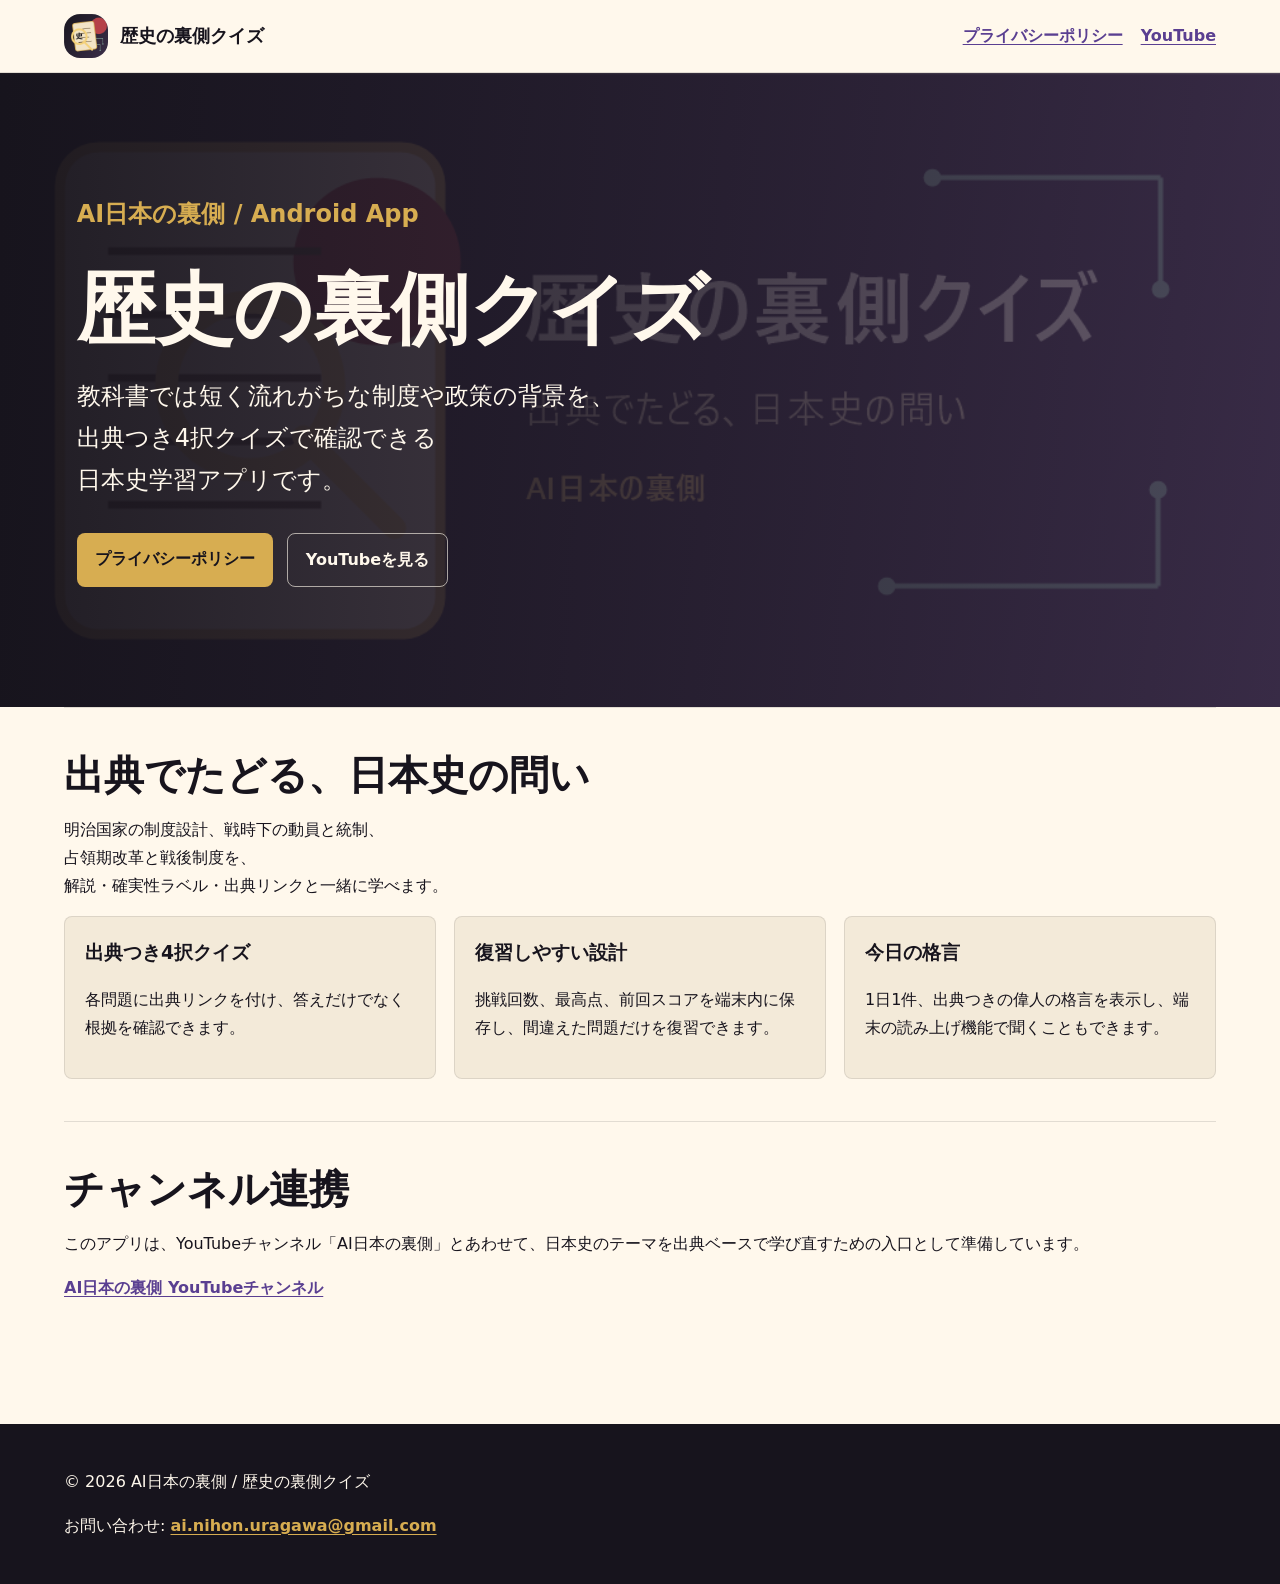
==== index.html @ f16fcb03 "Add files via upload" ====
<!doctype html>
<html lang="ja">
<head>
  <meta charset="utf-8">
  <meta name="viewport" content="width=device-width, initial-scale=1">
  <title>歴史の裏側クイズ | AI日本の裏側</title>
  <meta name="description" content="出典つき日本史クイズで、制度や資料の背景を学べるAndroidアプリ。AI日本の裏側と連携した学習導線です。">
  <link rel="stylesheet" href="styles.css">
</head>
<body>
  <header class="site-header">
    <a class="brand" href="index.html" aria-label="歴史の裏側クイズ">
      <img src="assets/app-icon-512.png" alt="">
      <span>歴史の裏側クイズ</span>
    </a>
    <nav class="nav" aria-label="主要リンク">
      <a href="privacy.html">プライバシーポリシー</a>
      <a href="https://www.youtube.com/@AI%E6%97%A5%E6%9C%AC%E3%81%AE%E8%A3%8F%E5%81%B4" rel="noopener">YouTube</a>
    </nav>
  </header>

  <section class="hero">
    <div class="hero-content">
      <p class="eyebrow">AI日本の裏側 / Android App</p>
      <h1>歴史の裏側クイズ</h1>
      <p>教科書では短く流れがちな制度や政策の背景を、<br>出典つき4択クイズで確認できる<br>日本史学習アプリです。</p>
      <div class="actions">
        <a class="button" href="privacy.html">プライバシーポリシー</a>
        <a class="button secondary" href="https://www.youtube.com/@AI%E6%97%A5%E6%9C%AC%E3%81%AE%E8%A3%8F%E5%81%B4" rel="noopener">YouTubeを見る</a>
      </div>
    </div>
  </section>

  <main>
    <section class="section">
      <h2>出典でたどる、日本史の問い</h2>
      <p>明治国家の制度設計、戦時下の動員と統制、<br>占領期改革と戦後制度を、<br>解説・確実性ラベル・出典リンクと一緒に学べます。</p>
      <div class="grid">
        <div class="panel">
          <h3>出典つき4択クイズ</h3>
          <p>各問題に出典リンクを付け、答えだけでなく根拠を確認できます。</p>
        </div>
        <div class="panel">
          <h3>復習しやすい設計</h3>
          <p>挑戦回数、最高点、前回スコアを端末内に保存し、間違えた問題だけを復習できます。</p>
        </div>
        <div class="panel">
          <h3>今日の格言</h3>
          <p>1日1件、出典つきの偉人の格言を表示し、端末の読み上げ機能で聞くこともできます。</p>
        </div>
      </div>
    </section>

    <section class="section">
      <h2>チャンネル連携</h2>
      <p>このアプリは、YouTubeチャンネル「AI日本の裏側」とあわせて、日本史のテーマを出典ベースで学び直すための入口として準備しています。</p>
      <p><a href="https://www.youtube.com/@AI%E6%97%A5%E6%9C%AC%E3%81%AE%E8%A3%8F%E5%81%B4" rel="noopener">AI日本の裏側 YouTubeチャンネル</a></p>
    </section>
  </main>

  <footer class="site-footer">
    <p>© 2026 AI日本の裏側 / 歴史の裏側クイズ</p>
    <p>お問い合わせ: <a href="mailto:ai.nihon.uragawa@gmail.com">ai.nihon.uragawa@gmail.com</a></p>
  </footer>
</body>
</html>
---- styles.css ----
:root {
  color-scheme: light;
  --ink: #17141d;
  --paper: #fff8ec;
  --paper-muted: #f3ead9;
  --gold: #d7ad51;
  --vermillion: #b54148;
  --sage: #8fb7a6;
  --violet: #342842;
}

* {
  box-sizing: border-box;
}

body {
  margin: 0;
  background: var(--paper);
  color: var(--ink);
  font-family: "Yu Gothic UI", "Meiryo", system-ui, sans-serif;
  line-height: 1.75;
  overflow-x: hidden;
}

h1,
h2,
h3,
p,
a,
span {
  overflow-wrap: anywhere;
  word-break: break-all;
}

a {
  color: #5a3f91;
  font-weight: 700;
  text-decoration-thickness: 0.08em;
  text-underline-offset: 0.18em;
}

.site-header {
  align-items: center;
  background: rgba(255, 248, 236, 0.94);
  border-bottom: 1px solid rgba(23, 20, 29, 0.12);
  display: flex;
  justify-content: space-between;
  padding: 14px clamp(20px, 5vw, 64px);
  position: sticky;
  top: 0;
  z-index: 10;
}

.brand {
  align-items: center;
  color: var(--ink);
  display: inline-flex;
  gap: 12px;
  text-decoration: none;
}

.brand img {
  border-radius: 16px;
  height: 44px;
  width: 44px;
}

.brand span {
  font-size: 18px;
  font-weight: 800;
}

.nav {
  display: flex;
  gap: 18px;
}

.hero {
  background:
    linear-gradient(90deg, rgba(23, 20, 29, 0.96), rgba(52, 40, 66, 0.76)),
    url("assets/feature-graphic-1024x500.png") center / cover no-repeat;
  color: var(--paper);
  max-width: 100vw;
  min-height: 68vh;
  overflow-x: hidden;
  padding: clamp(64px, 10vw, 120px) clamp(22px, 6vw, 80px);
}

.hero-content {
  max-width: 720px;
  min-width: 0;
  width: 100%;
}

.eyebrow {
  color: var(--gold);
  font-size: 15px;
  font-weight: 800;
  letter-spacing: 0;
  margin: 0 0 12px;
}

h1 {
  font-size: clamp(42px, 8vw, 78px);
  line-height: 1.1;
  margin: 0 0 22px;
}

.hero p {
  font-size: clamp(18px, 2.2vw, 24px);
  margin: 0 0 32px;
  max-width: min(100%, 660px);
  width: 100%;
}

.actions {
  display: flex;
  flex-wrap: wrap;
  gap: 14px;
}

.button {
  background: var(--gold);
  border-radius: 8px;
  color: var(--ink);
  display: inline-flex;
  padding: 12px 18px;
  text-decoration: none;
}

.button.secondary {
  background: transparent;
  border: 1px solid rgba(255, 248, 236, 0.62);
  color: var(--paper);
}

main {
  max-width: 100vw;
  overflow-x: hidden;
  padding: 0 clamp(20px, 5vw, 64px) 64px;
}

.section {
  border-top: 1px solid rgba(23, 20, 29, 0.12);
  min-width: 0;
  padding: 42px 0;
}

.section p,
.policy p {
  max-width: 100%;
  width: 100%;
}

.section h2 {
  font-size: clamp(26px, 4vw, 40px);
  line-height: 1.25;
  margin: 0 0 16px;
}

.grid {
  display: grid;
  gap: 18px;
  grid-template-columns: repeat(auto-fit, minmax(220px, 1fr));
}

.panel {
  background: var(--paper-muted);
  border: 1px solid rgba(23, 20, 29, 0.10);
  border-radius: 8px;
  min-width: 0;
  padding: 20px;
}

.panel h3 {
  margin: 0 0 8px;
}

.policy {
  max-width: 900px;
  padding-top: 42px;
}

.policy h1 {
  color: var(--ink);
  font-size: clamp(34px, 6vw, 56px);
}

.policy h2 {
  border-top: 1px solid rgba(23, 20, 29, 0.12);
  margin-top: 34px;
  padding-top: 24px;
}

.site-footer {
  background: var(--ink);
  color: var(--paper);
  padding: 28px clamp(20px, 5vw, 64px);
}

.site-footer a {
  color: var(--gold);
}

@media (max-width: 720px) {
  .site-header {
    align-items: flex-start;
    flex-direction: column;
    gap: 10px;
  }

  .nav {
    flex-wrap: wrap;
  }

  .hero p,
  .section p,
  .policy p {
    max-width: calc(100vw - 48px);
  }
}
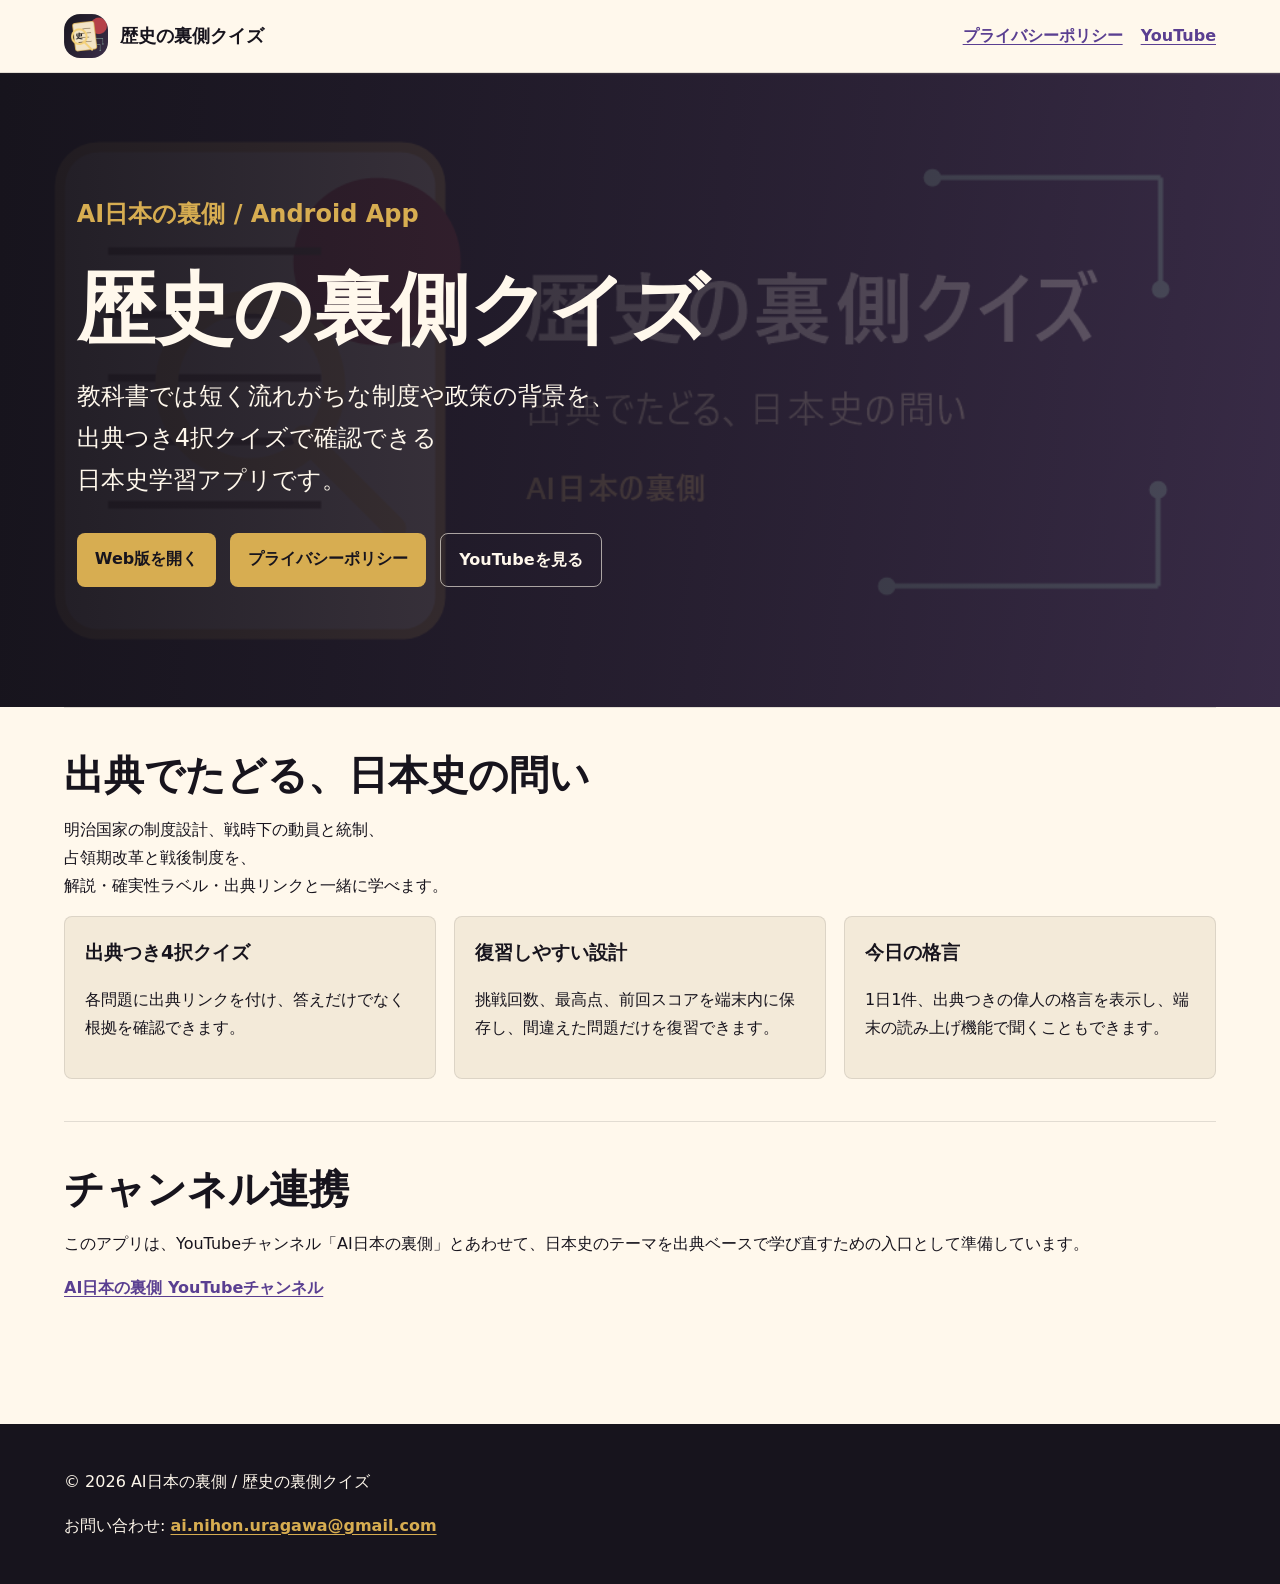
==== commit 083c7d84: "Add files via upload" ====
--- a/index.html
+++ b/index.html
@@ -25,6 +25,7 @@
       <h1>歴史の裏側クイズ</h1>
       <p>教科書では短く流れがちな制度や政策の背景を、<br>出典つき4択クイズで確認できる<br>日本史学習アプリです。</p>
       <div class="actions">
+        <a class="button primary" href="app/">Web版を開く</a>
         <a class="button" href="privacy.html">プライバシーポリシー</a>
         <a class="button secondary" href="https://www.youtube.com/@AI%E6%97%A5%E6%9C%AC%E3%81%AE%E8%A3%8F%E5%81%B4" rel="noopener">YouTubeを見る</a>
       </div>
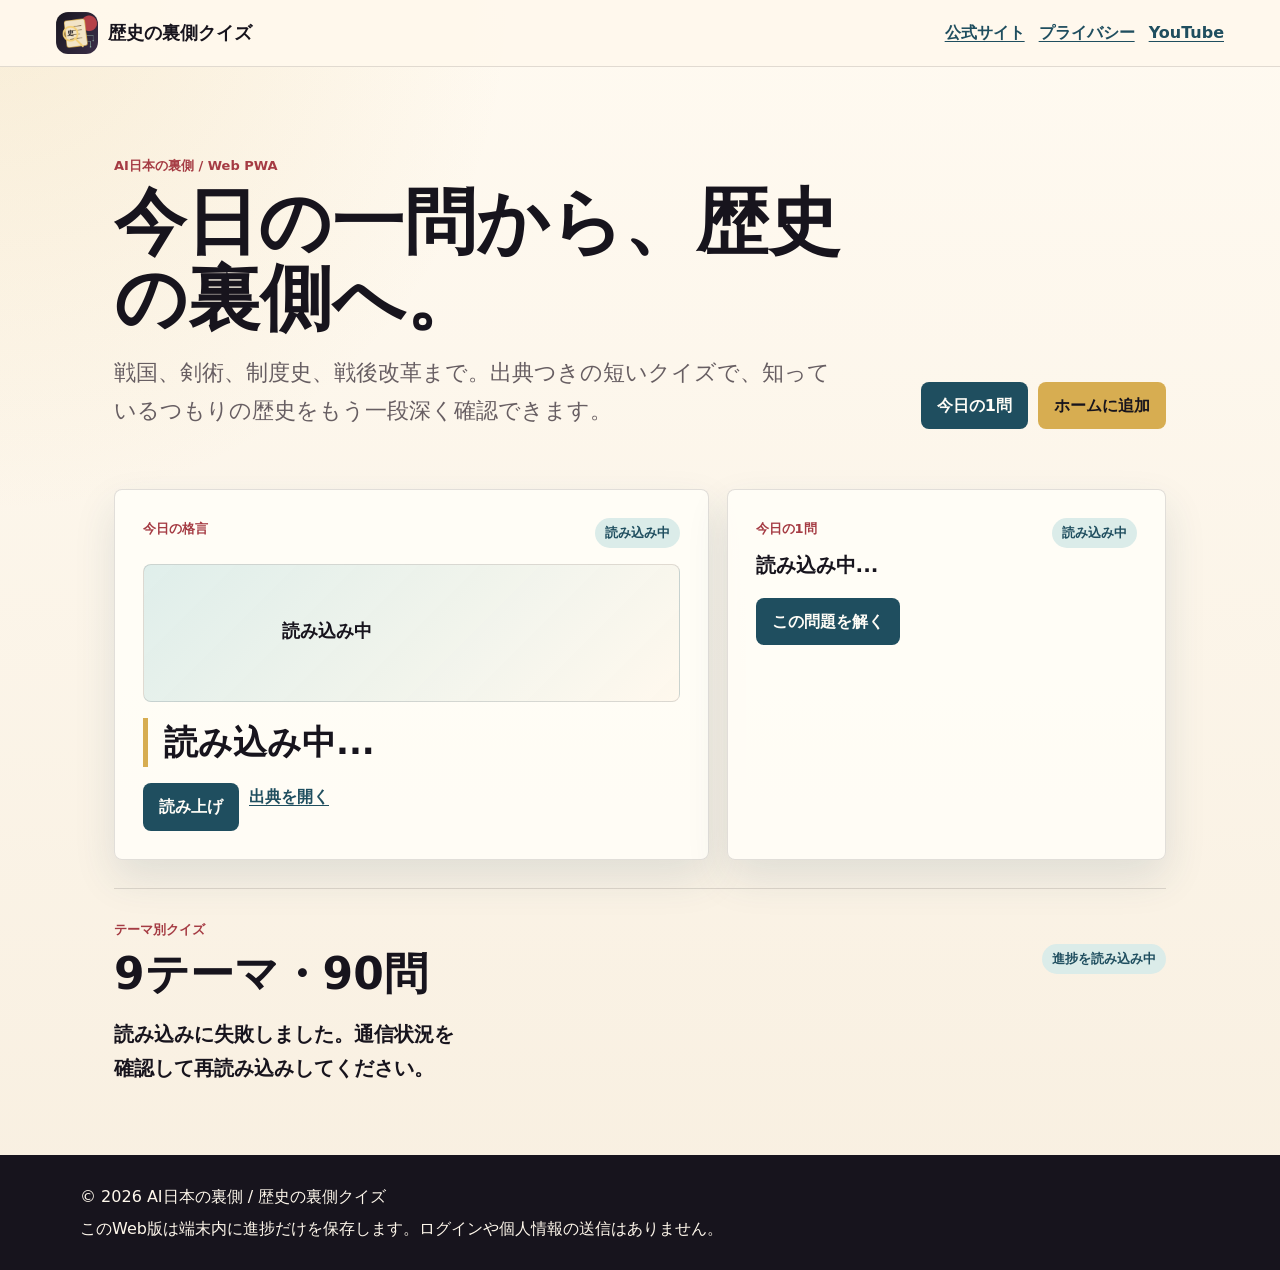
==== commit 09c9678c: "Add files via upload" ====
--- a/index.html
+++ b/index.html
@@ -3,65 +3,123 @@
 <head>
   <meta charset="utf-8">
   <meta name="viewport" content="width=device-width, initial-scale=1">
-  <title>歴史の裏側クイズ | AI日本の裏側</title>
-  <meta name="description" content="出典つき日本史クイズで、制度や資料の背景を学べるAndroidアプリ。AI日本の裏側と連携した学習導線です。">
+  <meta name="theme-color" content="#1f4e5f">
+  <meta name="description" content="AI日本の裏側と連動した、出典つき歴史クイズPWA。今日の格言、今日の1問、テーマ別90問をスマホで読めます。">
+  <title>歴史の裏側クイズ Web版 | AI日本の裏側</title>
+  <link rel="manifest" href="manifest.webmanifest">
+  <link rel="icon" href="../assets/app-icon-512.png">
+  <link rel="apple-touch-icon" href="../assets/app-icon-512.png">
   <link rel="stylesheet" href="styles.css">
 </head>
 <body>
-  <header class="site-header">
-    <a class="brand" href="index.html" aria-label="歴史の裏側クイズ">
-      <img src="assets/app-icon-512.png" alt="">
+  <header class="app-header">
+    <a class="brand" href="./" aria-label="歴史の裏側クイズ Web版">
+      <img src="../assets/app-icon-512.png" alt="">
       <span>歴史の裏側クイズ</span>
     </a>
     <nav class="nav" aria-label="主要リンク">
-      <a href="privacy.html">プライバシーポリシー</a>
+      <a href="../index.html">公式サイト</a>
+      <a href="../privacy.html">プライバシー</a>
       <a href="https://www.youtube.com/@AI%E6%97%A5%E6%9C%AC%E3%81%AE%E8%A3%8F%E5%81%B4" rel="noopener">YouTube</a>
     </nav>
   </header>
 
-  <section class="hero">
-    <div class="hero-content">
-      <p class="eyebrow">AI日本の裏側 / Android App</p>
-      <h1>歴史の裏側クイズ</h1>
-      <p>教科書では短く流れがちな制度や政策の背景を、<br>出典つき4択クイズで確認できる<br>日本史学習アプリです。</p>
-      <div class="actions">
-        <a class="button primary" href="app/">Web版を開く</a>
-        <a class="button" href="privacy.html">プライバシーポリシー</a>
-        <a class="button secondary" href="https://www.youtube.com/@AI%E6%97%A5%E6%9C%AC%E3%81%AE%E8%A3%8F%E5%81%B4" rel="noopener">YouTubeを見る</a>
+  <main>
+    <section class="hero">
+      <div>
+        <p class="eyebrow">AI日本の裏側 / Web PWA</p>
+        <h1>今日の一問から、歴史の裏側へ。</h1>
+        <p>戦国、剣術、制度史、戦後改革まで。出典つきの短いクイズで、知っているつもりの歴史をもう一段深く確認できます。</p>
       </div>
-    </div>
-  </section>
-
-  <main>
-    <section class="section">
-      <h2>出典でたどる、日本史の問い</h2>
-      <p>明治国家の制度設計、戦時下の動員と統制、<br>占領期改革と戦後制度を、<br>解説・確実性ラベル・出典リンクと一緒に学べます。</p>
-      <div class="grid">
-        <div class="panel">
-          <h3>出典つき4択クイズ</h3>
-          <p>各問題に出典リンクを付け、答えだけでなく根拠を確認できます。</p>
-        </div>
-        <div class="panel">
-          <h3>復習しやすい設計</h3>
-          <p>挑戦回数、最高点、前回スコアを端末内に保存し、間違えた問題だけを復習できます。</p>
-        </div>
-        <div class="panel">
-          <h3>今日の格言</h3>
-          <p>1日1件、出典つきの偉人の格言を表示し、端末の読み上げ機能で聞くこともできます。</p>
-        </div>
+      <div class="hero-actions" aria-label="クイック操作">
+        <button class="primary-action" id="start-today-question" type="button">今日の1問</button>
+        <button class="secondary-action" id="install-button" type="button" hidden>ホームに追加</button>
       </div>
     </section>
 
-    <section class="section">
-      <h2>チャンネル連携</h2>
-      <p>このアプリは、YouTubeチャンネル「AI日本の裏側」とあわせて、日本史のテーマを出典ベースで学び直すための入口として準備しています。</p>
-      <p><a href="https://www.youtube.com/@AI%E6%97%A5%E6%9C%AC%E3%81%AE%E8%A3%8F%E5%81%B4" rel="noopener">AI日本の裏側 YouTubeチャンネル</a></p>
+    <section class="daily-grid" id="today-question" aria-label="今日のコンテンツ">
+      <article class="panel quote-panel">
+        <div class="panel-head">
+          <p class="section-label">今日の格言</p>
+          <span class="certainty" id="quote-certainty">読み込み中</span>
+        </div>
+        <div class="character-stage quote-character" id="quote-character" aria-live="polite">
+          <div class="character-avatar" id="quote-avatar" aria-hidden="true"></div>
+          <div class="character-caption">
+            <strong id="quote-character-name">読み込み中</strong>
+            <span id="quote-character-role"></span>
+          </div>
+        </div>
+        <blockquote id="quote-text">読み込み中...</blockquote>
+        <p class="quote-meta" id="quote-meta"></p>
+        <p class="quote-note" id="quote-note"></p>
+        <div class="inline-actions">
+          <button type="button" id="speak-quote">読み上げ</button>
+          <a id="quote-source" href="#" rel="noopener">出典を開く</a>
+        </div>
+      </article>
+
+      <article class="panel question-panel">
+        <div class="panel-head">
+          <p class="section-label">今日の1問</p>
+          <span id="today-theme">読み込み中</span>
+        </div>
+        <p class="prompt" id="today-prompt">読み込み中...</p>
+        <div class="inline-actions">
+          <button type="button" id="open-today-question">この問題を解く</button>
+        </div>
+      </article>
+    </section>
+
+    <section class="section" id="themes">
+      <div class="section-title">
+        <div>
+          <p class="section-label">テーマ別クイズ</p>
+          <h2>9テーマ・90問</h2>
+        </div>
+        <p class="saved-state" id="saved-state">進捗を読み込み中</p>
+      </div>
+      <div class="theme-list" id="theme-list"></div>
+    </section>
+
+    <section class="quiz-shell" id="quiz-shell" hidden>
+      <div class="quiz-top">
+        <button type="button" class="ghost-button" id="back-to-themes">テーマ一覧へ</button>
+        <p id="quiz-progress"></p>
+      </div>
+      <article class="panel quiz-card">
+        <div class="panel-head">
+          <p class="section-label" id="quiz-theme"></p>
+          <span class="certainty" id="quiz-certainty"></span>
+        </div>
+        <div class="character-stage quiz-character" id="quiz-character" aria-live="polite">
+          <div class="character-avatar" id="quiz-avatar" aria-hidden="true"></div>
+          <div class="character-caption">
+            <strong id="quiz-character-name">史料読み係</strong>
+            <span id="quiz-character-role"></span>
+          </div>
+        </div>
+        <h2 id="quiz-prompt"></h2>
+        <div class="choice-list" id="choice-list"></div>
+        <div class="result" id="result" hidden>
+          <p class="result-title" id="result-title"></p>
+          <p id="result-explanation"></p>
+          <p id="contested-note" class="contested-note"></p>
+          <div class="source-list" id="source-list"></div>
+          <div class="inline-actions">
+            <button type="button" id="next-question">次の問題</button>
+            <button type="button" id="retry-question">もう一度</button>
+          </div>
+        </div>
+      </article>
     </section>
   </main>
 
-  <footer class="site-footer">
-    <p>© 2026 AI日本の裏側 / 歴史の裏側クイズ</p>
-    <p>お問い合わせ: <a href="mailto:ai.nihon.uragawa@gmail.com">ai.nihon.uragawa@gmail.com</a></p>
+  <footer class="app-footer">
+    <p>&copy; 2026 AI日本の裏側 / 歴史の裏側クイズ</p>
+    <p>このWeb版は端末内に進捗だけを保存します。ログインや個人情報の送信はありません。</p>
   </footer>
+
+  <script src="app.js" type="module"></script>
 </body>
 </html>
--- a/styles.css
+++ b/styles.css
@@ -1,221 +1,546 @@
 :root {
   color-scheme: light;
   --ink: #17141d;
+  --muted: #675e62;
   --paper: #fff8ec;
-  --paper-muted: #f3ead9;
+  --paper-strong: #fffdf7;
+  --line: rgba(23, 20, 29, 0.13);
   --gold: #d7ad51;
-  --vermillion: #b54148;
-  --sage: #8fb7a6;
-  --violet: #342842;
+  --teal: #1f4e5f;
+  --teal-soft: #dbece9;
+  --red: #a53b43;
+  --green: #2f7656;
+  --shadow: 0 18px 42px rgba(31, 78, 95, 0.12);
 }
 
 * {
   box-sizing: border-box;
 }
 
+html {
+  background: var(--paper);
+}
+
 body {
   margin: 0;
-  background: var(--paper);
+  background:
+    radial-gradient(circle at 0 0, rgba(215, 173, 81, 0.16), transparent 32rem),
+    linear-gradient(180deg, #fffaf1 0%, #f8efe0 100%);
   color: var(--ink);
   font-family: "Yu Gothic UI", "Meiryo", system-ui, sans-serif;
-  line-height: 1.75;
-  overflow-x: hidden;
-}
-
-h1,
-h2,
-h3,
-p,
-a,
-span {
-  overflow-wrap: anywhere;
-  word-break: break-all;
-}
-
+  line-height: 1.7;
+  min-height: 100vh;
+}
+
+button,
 a {
-  color: #5a3f91;
-  font-weight: 700;
+  font: inherit;
+}
+
+a {
+  color: var(--teal);
+  font-weight: 800;
   text-decoration-thickness: 0.08em;
-  text-underline-offset: 0.18em;
-}
-
-.site-header {
+  text-underline-offset: 0.16em;
+}
+
+button {
+  border: 0;
+  cursor: pointer;
+}
+
+.app-header {
   align-items: center;
   background: rgba(255, 248, 236, 0.94);
-  border-bottom: 1px solid rgba(23, 20, 29, 0.12);
+  border-bottom: 1px solid var(--line);
   display: flex;
   justify-content: space-between;
-  padding: 14px clamp(20px, 5vw, 64px);
+  gap: 18px;
+  padding: 12px clamp(18px, 5vw, 56px);
   position: sticky;
   top: 0;
-  z-index: 10;
+  z-index: 20;
 }
 
 .brand {
   align-items: center;
   color: var(--ink);
   display: inline-flex;
-  gap: 12px;
+  gap: 10px;
+  min-width: 0;
   text-decoration: none;
 }
 
 .brand img {
-  border-radius: 16px;
-  height: 44px;
-  width: 44px;
+  border-radius: 12px;
+  height: 42px;
+  width: 42px;
 }
 
 .brand span {
   font-size: 18px;
-  font-weight: 800;
+  font-weight: 900;
+  overflow-wrap: anywhere;
 }
 
 .nav {
-  display: flex;
-  gap: 18px;
-}
-
-.hero {
-  background:
-    linear-gradient(90deg, rgba(23, 20, 29, 0.96), rgba(52, 40, 66, 0.76)),
-    url("assets/feature-graphic-1024x500.png") center / cover no-repeat;
-  color: var(--paper);
-  max-width: 100vw;
-  min-height: 68vh;
-  overflow-x: hidden;
-  padding: clamp(64px, 10vw, 120px) clamp(22px, 6vw, 80px);
-}
-
-.hero-content {
-  max-width: 720px;
-  min-width: 0;
-  width: 100%;
-}
-
-.eyebrow {
-  color: var(--gold);
-  font-size: 15px;
-  font-weight: 800;
-  letter-spacing: 0;
-  margin: 0 0 12px;
-}
-
-h1 {
-  font-size: clamp(42px, 8vw, 78px);
-  line-height: 1.1;
-  margin: 0 0 22px;
-}
-
-.hero p {
-  font-size: clamp(18px, 2.2vw, 24px);
-  margin: 0 0 32px;
-  max-width: min(100%, 660px);
-  width: 100%;
-}
-
-.actions {
   display: flex;
   flex-wrap: wrap;
   gap: 14px;
-}
-
-.button {
+  justify-content: flex-end;
+}
+
+main {
+  margin: 0 auto;
+  max-width: 1120px;
+  padding: 28px clamp(16px, 4vw, 34px) 54px;
+}
+
+.hero {
+  align-items: end;
+  display: grid;
+  gap: 24px;
+  grid-template-columns: minmax(0, 1fr) auto;
+  min-height: 260px;
+  padding: clamp(28px, 7vw, 60px) 0;
+}
+
+.eyebrow,
+.section-label {
+  color: var(--red);
+  font-size: 13px;
+  font-weight: 900;
+  letter-spacing: 0;
+  margin: 0 0 8px;
+}
+
+h1,
+h2,
+p {
+  overflow-wrap: anywhere;
+}
+
+h1 {
+  font-size: clamp(36px, 8vw, 72px);
+  line-height: 1.05;
+  margin: 0 0 18px;
+}
+
+.hero p:not(.eyebrow) {
+  color: var(--muted);
+  font-size: clamp(17px, 2.4vw, 22px);
+  margin: 0;
+  max-width: 720px;
+}
+
+.hero-actions,
+.inline-actions {
+  display: flex;
+  flex-wrap: wrap;
+  gap: 10px;
+}
+
+.primary-action,
+.secondary-action,
+.inline-actions button,
+.ghost-button {
+  align-items: center;
+  border-radius: 8px;
+  display: inline-flex;
+  font-weight: 900;
+  justify-content: center;
+  min-height: 44px;
+  padding: 10px 16px;
+}
+
+.primary-action,
+.inline-actions button {
+  background: var(--teal);
+  color: #fffdf7;
+}
+
+.secondary-action {
   background: var(--gold);
-  border-radius: 8px;
   color: var(--ink);
+}
+
+.ghost-button {
+  background: var(--teal-soft);
+  color: var(--teal);
+}
+
+.daily-grid {
+  display: grid;
+  gap: 18px;
+  grid-template-columns: minmax(0, 1.15fr) minmax(280px, 0.85fr);
+}
+
+.panel {
+  background: rgba(255, 253, 247, 0.92);
+  border: 1px solid var(--line);
+  border-radius: 8px;
+  box-shadow: var(--shadow);
+  min-width: 0;
+  padding: clamp(18px, 3.2vw, 28px);
+}
+
+.panel-head,
+.section-title,
+.quiz-top {
+  align-items: center;
+  display: flex;
+  gap: 14px;
+  justify-content: space-between;
+}
+
+.certainty,
+#today-theme,
+.saved-state,
+#quiz-progress {
+  background: var(--teal-soft);
+  border-radius: 999px;
+  color: var(--teal);
   display: inline-flex;
-  padding: 12px 18px;
-  text-decoration: none;
-}
-
-.button.secondary {
-  background: transparent;
-  border: 1px solid rgba(255, 248, 236, 0.62);
-  color: var(--paper);
-}
-
-main {
-  max-width: 100vw;
-  overflow-x: hidden;
-  padding: 0 clamp(20px, 5vw, 64px) 64px;
+  font-size: 13px;
+  font-weight: 900;
+  padding: 4px 10px;
+  white-space: nowrap;
+}
+
+blockquote {
+  border-left: 5px solid var(--gold);
+  font-size: clamp(24px, 4vw, 34px);
+  font-weight: 900;
+  line-height: 1.45;
+  margin: 16px 0;
+  padding-left: 16px;
+}
+
+.quote-meta,
+.quote-note,
+.prompt {
+  color: var(--muted);
+  margin: 0 0 16px;
+}
+
+.prompt {
+  color: var(--ink);
+  font-size: 20px;
+  font-weight: 800;
+}
+
+.character-stage {
+  align-items: center;
+  background: linear-gradient(135deg, rgba(219, 236, 233, 0.88), rgba(255, 248, 236, 0.92));
+  border: 1px solid var(--line);
+  border-radius: 8px;
+  display: grid;
+  gap: 14px;
+  grid-template-columns: 112px minmax(0, 1fr);
+  margin: 16px 0;
+  min-height: 128px;
+  overflow: hidden;
+  padding: 12px;
+}
+
+.character-avatar {
+  aspect-ratio: 1;
+  display: grid;
+  place-items: center;
+  width: 112px;
+}
+
+.character-avatar svg {
+  display: block;
+  height: 100%;
+  width: 100%;
+}
+
+.character-caption {
+  display: grid;
+  gap: 4px;
+  min-width: 0;
+}
+
+.character-caption strong {
+  font-size: 18px;
+  line-height: 1.3;
+}
+
+.character-caption span {
+  color: var(--muted);
+  font-size: 13px;
+  font-weight: 800;
+}
+
+.character-stage[data-mood="speaking"] .character-avatar {
+  animation: avatar-talk 0.44s ease-in-out infinite;
+}
+
+.character-stage[data-mood="correct"] .character-avatar {
+  animation: avatar-correct 0.72s ease-out 1;
+}
+
+.character-stage[data-mood="wrong"] .character-avatar {
+  animation: avatar-wrong 0.48s ease-in-out 1;
+}
+
+.character-stage[data-mood="thinking"] .character-avatar {
+  animation: avatar-think 1.8s ease-in-out infinite;
+}
+
+@keyframes avatar-talk {
+  0%,
+  100% {
+    transform: translateY(0) rotate(0deg);
+  }
+  50% {
+    transform: translateY(-5px) rotate(-2deg);
+  }
+}
+
+@keyframes avatar-correct {
+  0% {
+    transform: scale(0.94);
+  }
+  45% {
+    transform: scale(1.1) rotate(-3deg);
+  }
+  100% {
+    transform: scale(1);
+  }
+}
+
+@keyframes avatar-wrong {
+  0%,
+  100% {
+    transform: translateX(0);
+  }
+  25% {
+    transform: translateX(-6px);
+  }
+  75% {
+    transform: translateX(6px);
+  }
+}
+
+@keyframes avatar-think {
+  0%,
+  100% {
+    transform: translateY(0);
+  }
+  50% {
+    transform: translateY(-3px);
+  }
 }
 
 .section {
-  border-top: 1px solid rgba(23, 20, 29, 0.12);
-  min-width: 0;
-  padding: 42px 0;
-}
-
-.section p,
-.policy p {
-  max-width: 100%;
-  width: 100%;
-}
-
-.section h2 {
-  font-size: clamp(26px, 4vw, 40px);
-  line-height: 1.25;
-  margin: 0 0 16px;
-}
-
-.grid {
-  display: grid;
-  gap: 18px;
-  grid-template-columns: repeat(auto-fit, minmax(220px, 1fr));
-}
-
-.panel {
-  background: var(--paper-muted);
-  border: 1px solid rgba(23, 20, 29, 0.10);
-  border-radius: 8px;
-  min-width: 0;
-  padding: 20px;
-}
-
-.panel h3 {
+  border-top: 1px solid var(--line);
+  margin-top: 28px;
+  padding-top: 30px;
+}
+
+.section-title {
+  margin-bottom: 18px;
+}
+
+.section-title h2 {
+  font-size: clamp(28px, 5vw, 44px);
+  line-height: 1.15;
+  margin: 0;
+}
+
+.theme-list {
+  display: grid;
+  gap: 14px;
+  grid-template-columns: repeat(3, minmax(0, 1fr));
+}
+
+.theme-card {
+  background: var(--paper-strong);
+  border: 1px solid var(--line);
+  border-radius: 8px;
+  display: grid;
+  gap: 12px;
+  min-height: 230px;
+  padding: 18px;
+}
+
+.theme-card h3 {
+  font-size: 21px;
+  line-height: 1.35;
+  margin: 0;
+}
+
+.theme-card p {
+  color: var(--muted);
+  margin: 0;
+}
+
+.theme-meta {
+  align-items: center;
+  display: flex;
+  flex-wrap: wrap;
+  gap: 8px;
+  margin-top: auto;
+}
+
+.theme-meta span {
+  background: #f0e7d8;
+  border-radius: 999px;
+  color: #5a4b34;
+  font-size: 12px;
+  font-weight: 900;
+  padding: 3px 9px;
+}
+
+.theme-card button {
+  background: var(--gold);
+  border-radius: 8px;
+  color: var(--ink);
+  font-weight: 900;
+  min-height: 44px;
+  padding: 10px 14px;
+}
+
+.quiz-shell {
+  margin-top: 28px;
+}
+
+.quiz-top {
+  margin-bottom: 12px;
+}
+
+.quiz-card h2 {
+  font-size: clamp(23px, 4vw, 36px);
+  line-height: 1.35;
+  margin: 12px 0 18px;
+}
+
+.choice-list {
+  display: grid;
+  gap: 10px;
+}
+
+.choice {
+  background: #fffaf1;
+  border: 1px solid var(--line);
+  border-radius: 8px;
+  color: var(--ink);
+  display: grid;
+  font-weight: 800;
+  gap: 8px;
+  grid-template-columns: 34px minmax(0, 1fr);
+  min-height: 58px;
+  padding: 12px;
+  text-align: left;
+}
+
+.choice:disabled {
+  cursor: default;
+  opacity: 0.9;
+}
+
+.choice.correct {
+  background: #e5f2e9;
+  border-color: rgba(47, 118, 86, 0.55);
+}
+
+.choice.wrong {
+  background: #f8e5e4;
+  border-color: rgba(165, 59, 67, 0.5);
+}
+
+.choice-id {
+  align-items: center;
+  background: var(--teal);
+  border-radius: 8px;
+  color: #fff;
+  display: inline-flex;
+  height: 34px;
+  justify-content: center;
+  width: 34px;
+}
+
+.result {
+  border-top: 1px solid var(--line);
+  margin-top: 18px;
+  padding-top: 18px;
+}
+
+.result-title {
+  font-size: 20px;
+  font-weight: 900;
   margin: 0 0 8px;
 }
 
-.policy {
-  max-width: 900px;
-  padding-top: 42px;
-}
-
-.policy h1 {
-  color: var(--ink);
-  font-size: clamp(34px, 6vw, 56px);
-}
-
-.policy h2 {
-  border-top: 1px solid rgba(23, 20, 29, 0.12);
-  margin-top: 34px;
-  padding-top: 24px;
-}
-
-.site-footer {
+.contested-note {
+  color: var(--red);
+  font-weight: 800;
+}
+
+.source-list {
+  display: grid;
+  gap: 10px;
+  margin: 14px 0 18px;
+}
+
+.source-item {
+  background: #f7efe3;
+  border-radius: 8px;
+  padding: 12px;
+}
+
+.source-item p {
+  color: var(--muted);
+  margin: 5px 0 0;
+}
+
+.app-footer {
   background: var(--ink);
   color: var(--paper);
-  padding: 28px clamp(20px, 5vw, 64px);
-}
-
-.site-footer a {
-  color: var(--gold);
-}
-
-@media (max-width: 720px) {
-  .site-header {
+  padding: 24px clamp(16px, 4vw, 34px);
+}
+
+.app-footer p {
+  margin: 4px auto;
+  max-width: 1120px;
+}
+
+.is-hidden {
+  display: none !important;
+}
+
+@media (max-width: 860px) {
+  .app-header,
+  .hero,
+  .daily-grid,
+  .section-title,
+  .quiz-top {
+    align-items: stretch;
+    display: flex;
+    flex-direction: column;
+  }
+
+  .nav {
+    justify-content: flex-start;
+  }
+
+  .theme-list {
+    grid-template-columns: 1fr;
+  }
+
+  .panel-head {
     align-items: flex-start;
     flex-direction: column;
-    gap: 10px;
-  }
-
-  .nav {
-    flex-wrap: wrap;
-  }
-
-  .hero p,
-  .section p,
-  .policy p {
-    max-width: calc(100vw - 48px);
-  }
-}
+  }
+
+  .character-stage {
+    grid-template-columns: 92px minmax(0, 1fr);
+    min-height: 108px;
+  }
+
+  .character-avatar {
+    width: 92px;
+  }
+}
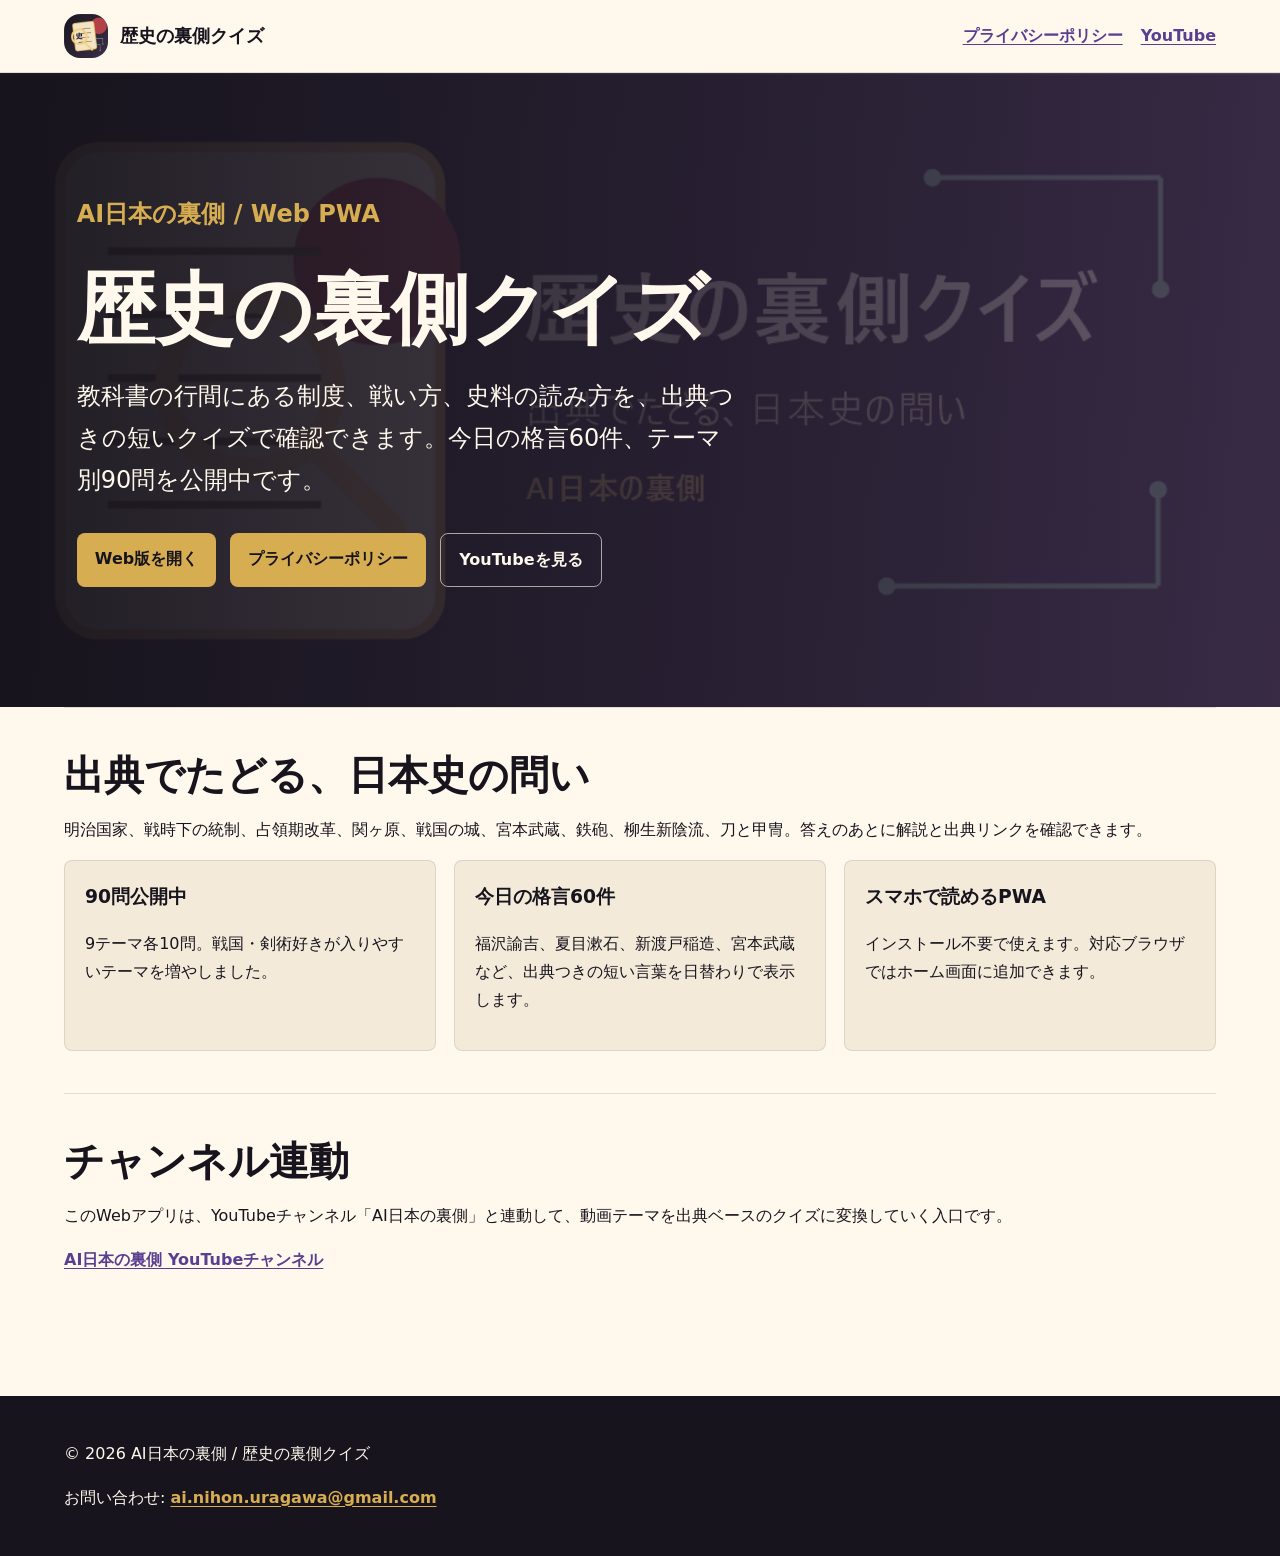
==== commit 0936c2a4: "Add files via upload" ====
--- a/index.html
+++ b/index.html
@@ -3,123 +3,71 @@
 <head>
   <meta charset="utf-8">
   <meta name="viewport" content="width=device-width, initial-scale=1">
-  <meta name="theme-color" content="#1f4e5f">
-  <meta name="description" content="AI日本の裏側と連動した、出典つき歴史クイズPWA。今日の格言、今日の1問、テーマ別90問をスマホで読めます。">
-  <title>歴史の裏側クイズ Web版 | AI日本の裏側</title>
-  <link rel="manifest" href="manifest.webmanifest">
-  <link rel="icon" href="../assets/app-icon-512.png">
-  <link rel="apple-touch-icon" href="../assets/app-icon-512.png">
+  <title>歴史の裏側クイズ | AI日本の裏側</title>
+  <meta name="description" content="AI日本の裏側と連動した出典つき歴史クイズWebアプリ。今日の格言、今日の1問、戦国・剣術・制度史など9テーマ90問を公開中。">
+  <meta property="og:title" content="歴史の裏側クイズ | AI日本の裏側">
+  <meta property="og:description" content="出典つき90問と今日の格言60件。戦国・剣術・制度史をスマホで腕試し。">
+  <meta property="og:type" content="website">
+  <meta property="og:url" content="https://ainihonuragawa-lang.github.io/history-quiz-pages/">
+  <meta property="og:image" content="https://ainihonuragawa-lang.github.io/history-quiz-pages/assets/feature-graphic-1024x500.png">
+  <meta name="twitter:card" content="summary_large_image">
   <link rel="stylesheet" href="styles.css">
 </head>
 <body>
-  <header class="app-header">
-    <a class="brand" href="./" aria-label="歴史の裏側クイズ Web版">
-      <img src="../assets/app-icon-512.png" alt="">
+  <header class="site-header">
+    <a class="brand" href="index.html" aria-label="歴史の裏側クイズ">
+      <img src="assets/app-icon-512.png" alt="">
       <span>歴史の裏側クイズ</span>
     </a>
     <nav class="nav" aria-label="主要リンク">
-      <a href="../index.html">公式サイト</a>
-      <a href="../privacy.html">プライバシー</a>
+      <a href="privacy.html">プライバシーポリシー</a>
       <a href="https://www.youtube.com/@AI%E6%97%A5%E6%9C%AC%E3%81%AE%E8%A3%8F%E5%81%B4" rel="noopener">YouTube</a>
     </nav>
   </header>
 
+  <section class="hero">
+    <div class="hero-content">
+      <p class="eyebrow">AI日本の裏側 / Web PWA</p>
+      <h1>歴史の裏側クイズ</h1>
+      <p>教科書の行間にある制度、戦い方、史料の読み方を、出典つきの短いクイズで確認できます。今日の格言60件、テーマ別90問を公開中です。</p>
+      <div class="actions">
+        <a class="button primary" href="app/">Web版を開く</a>
+        <a class="button" href="privacy.html">プライバシーポリシー</a>
+        <a class="button secondary" href="https://www.youtube.com/@AI%E6%97%A5%E6%9C%AC%E3%81%AE%E8%A3%8F%E5%81%B4" rel="noopener">YouTubeを見る</a>
+      </div>
+    </div>
+  </section>
+
   <main>
-    <section class="hero">
-      <div>
-        <p class="eyebrow">AI日本の裏側 / Web PWA</p>
-        <h1>今日の一問から、歴史の裏側へ。</h1>
-        <p>戦国、剣術、制度史、戦後改革まで。出典つきの短いクイズで、知っているつもりの歴史をもう一段深く確認できます。</p>
-      </div>
-      <div class="hero-actions" aria-label="クイック操作">
-        <button class="primary-action" id="start-today-question" type="button">今日の1問</button>
-        <button class="secondary-action" id="install-button" type="button" hidden>ホームに追加</button>
+    <section class="section">
+      <h2>出典でたどる、日本史の問い</h2>
+      <p>明治国家、戦時下の統制、占領期改革、関ヶ原、戦国の城、宮本武蔵、鉄砲、柳生新陰流、刀と甲冑。答えのあとに解説と出典リンクを確認できます。</p>
+      <div class="grid">
+        <div class="panel">
+          <h3>90問公開中</h3>
+          <p>9テーマ各10問。戦国・剣術好きが入りやすいテーマを増やしました。</p>
+        </div>
+        <div class="panel">
+          <h3>今日の格言60件</h3>
+          <p>福沢諭吉、夏目漱石、新渡戸稲造、宮本武蔵など、出典つきの短い言葉を日替わりで表示します。</p>
+        </div>
+        <div class="panel">
+          <h3>スマホで読めるPWA</h3>
+          <p>インストール不要で使えます。対応ブラウザではホーム画面に追加できます。</p>
+        </div>
       </div>
     </section>
 
-    <section class="daily-grid" id="today-question" aria-label="今日のコンテンツ">
-      <article class="panel quote-panel">
-        <div class="panel-head">
-          <p class="section-label">今日の格言</p>
-          <span class="certainty" id="quote-certainty">読み込み中</span>
-        </div>
-        <div class="character-stage quote-character" id="quote-character" aria-live="polite">
-          <div class="character-avatar" id="quote-avatar" aria-hidden="true"></div>
-          <div class="character-caption">
-            <strong id="quote-character-name">読み込み中</strong>
-            <span id="quote-character-role"></span>
-          </div>
-        </div>
-        <blockquote id="quote-text">読み込み中...</blockquote>
-        <p class="quote-meta" id="quote-meta"></p>
-        <p class="quote-note" id="quote-note"></p>
-        <div class="inline-actions">
-          <button type="button" id="speak-quote">読み上げ</button>
-          <a id="quote-source" href="#" rel="noopener">出典を開く</a>
-        </div>
-      </article>
-
-      <article class="panel question-panel">
-        <div class="panel-head">
-          <p class="section-label">今日の1問</p>
-          <span id="today-theme">読み込み中</span>
-        </div>
-        <p class="prompt" id="today-prompt">読み込み中...</p>
-        <div class="inline-actions">
-          <button type="button" id="open-today-question">この問題を解く</button>
-        </div>
-      </article>
-    </section>
-
-    <section class="section" id="themes">
-      <div class="section-title">
-        <div>
-          <p class="section-label">テーマ別クイズ</p>
-          <h2>9テーマ・90問</h2>
-        </div>
-        <p class="saved-state" id="saved-state">進捗を読み込み中</p>
-      </div>
-      <div class="theme-list" id="theme-list"></div>
-    </section>
-
-    <section class="quiz-shell" id="quiz-shell" hidden>
-      <div class="quiz-top">
-        <button type="button" class="ghost-button" id="back-to-themes">テーマ一覧へ</button>
-        <p id="quiz-progress"></p>
-      </div>
-      <article class="panel quiz-card">
-        <div class="panel-head">
-          <p class="section-label" id="quiz-theme"></p>
-          <span class="certainty" id="quiz-certainty"></span>
-        </div>
-        <div class="character-stage quiz-character" id="quiz-character" aria-live="polite">
-          <div class="character-avatar" id="quiz-avatar" aria-hidden="true"></div>
-          <div class="character-caption">
-            <strong id="quiz-character-name">史料読み係</strong>
-            <span id="quiz-character-role"></span>
-          </div>
-        </div>
-        <h2 id="quiz-prompt"></h2>
-        <div class="choice-list" id="choice-list"></div>
-        <div class="result" id="result" hidden>
-          <p class="result-title" id="result-title"></p>
-          <p id="result-explanation"></p>
-          <p id="contested-note" class="contested-note"></p>
-          <div class="source-list" id="source-list"></div>
-          <div class="inline-actions">
-            <button type="button" id="next-question">次の問題</button>
-            <button type="button" id="retry-question">もう一度</button>
-          </div>
-        </div>
-      </article>
+    <section class="section">
+      <h2>チャンネル連動</h2>
+      <p>このWebアプリは、YouTubeチャンネル「AI日本の裏側」と連動して、動画テーマを出典ベースのクイズに変換していく入口です。</p>
+      <p><a href="https://www.youtube.com/@AI%E6%97%A5%E6%9C%AC%E3%81%AE%E8%A3%8F%E5%81%B4" rel="noopener">AI日本の裏側 YouTubeチャンネル</a></p>
     </section>
   </main>
 
-  <footer class="app-footer">
+  <footer class="site-footer">
     <p>&copy; 2026 AI日本の裏側 / 歴史の裏側クイズ</p>
-    <p>このWeb版は端末内に進捗だけを保存します。ログインや個人情報の送信はありません。</p>
+    <p>お問い合わせ: <a href="mailto:ai.nihon.uragawa@gmail.com">ai.nihon.uragawa@gmail.com</a></p>
   </footer>
-
-  <script src="app.js" type="module"></script>
 </body>
 </html>
--- a/styles.css
+++ b/styles.css
@@ -1,546 +1,221 @@
 :root {
   color-scheme: light;
   --ink: #17141d;
-  --muted: #675e62;
   --paper: #fff8ec;
-  --paper-strong: #fffdf7;
-  --line: rgba(23, 20, 29, 0.13);
+  --paper-muted: #f3ead9;
   --gold: #d7ad51;
-  --teal: #1f4e5f;
-  --teal-soft: #dbece9;
-  --red: #a53b43;
-  --green: #2f7656;
-  --shadow: 0 18px 42px rgba(31, 78, 95, 0.12);
+  --vermillion: #b54148;
+  --sage: #8fb7a6;
+  --violet: #342842;
 }
 
 * {
   box-sizing: border-box;
 }
 
-html {
-  background: var(--paper);
-}
-
 body {
   margin: 0;
-  background:
-    radial-gradient(circle at 0 0, rgba(215, 173, 81, 0.16), transparent 32rem),
-    linear-gradient(180deg, #fffaf1 0%, #f8efe0 100%);
+  background: var(--paper);
   color: var(--ink);
   font-family: "Yu Gothic UI", "Meiryo", system-ui, sans-serif;
-  line-height: 1.7;
-  min-height: 100vh;
-}
-
-button,
+  line-height: 1.75;
+  overflow-x: hidden;
+}
+
+h1,
+h2,
+h3,
+p,
+a,
+span {
+  overflow-wrap: anywhere;
+  word-break: break-all;
+}
+
 a {
-  font: inherit;
-}
-
-a {
-  color: var(--teal);
-  font-weight: 800;
+  color: #5a3f91;
+  font-weight: 700;
   text-decoration-thickness: 0.08em;
-  text-underline-offset: 0.16em;
-}
-
-button {
-  border: 0;
-  cursor: pointer;
-}
-
-.app-header {
+  text-underline-offset: 0.18em;
+}
+
+.site-header {
   align-items: center;
   background: rgba(255, 248, 236, 0.94);
-  border-bottom: 1px solid var(--line);
+  border-bottom: 1px solid rgba(23, 20, 29, 0.12);
   display: flex;
   justify-content: space-between;
-  gap: 18px;
-  padding: 12px clamp(18px, 5vw, 56px);
+  padding: 14px clamp(20px, 5vw, 64px);
   position: sticky;
   top: 0;
-  z-index: 20;
+  z-index: 10;
 }
 
 .brand {
   align-items: center;
   color: var(--ink);
   display: inline-flex;
-  gap: 10px;
-  min-width: 0;
+  gap: 12px;
   text-decoration: none;
 }
 
 .brand img {
-  border-radius: 12px;
-  height: 42px;
-  width: 42px;
+  border-radius: 16px;
+  height: 44px;
+  width: 44px;
 }
 
 .brand span {
   font-size: 18px;
-  font-weight: 900;
-  overflow-wrap: anywhere;
+  font-weight: 800;
 }
 
 .nav {
+  display: flex;
+  gap: 18px;
+}
+
+.hero {
+  background:
+    linear-gradient(90deg, rgba(23, 20, 29, 0.96), rgba(52, 40, 66, 0.76)),
+    url("assets/feature-graphic-1024x500.png") center / cover no-repeat;
+  color: var(--paper);
+  max-width: 100vw;
+  min-height: 68vh;
+  overflow-x: hidden;
+  padding: clamp(64px, 10vw, 120px) clamp(22px, 6vw, 80px);
+}
+
+.hero-content {
+  max-width: 720px;
+  min-width: 0;
+  width: 100%;
+}
+
+.eyebrow {
+  color: var(--gold);
+  font-size: 15px;
+  font-weight: 800;
+  letter-spacing: 0;
+  margin: 0 0 12px;
+}
+
+h1 {
+  font-size: clamp(42px, 8vw, 78px);
+  line-height: 1.1;
+  margin: 0 0 22px;
+}
+
+.hero p {
+  font-size: clamp(18px, 2.2vw, 24px);
+  margin: 0 0 32px;
+  max-width: min(100%, 660px);
+  width: 100%;
+}
+
+.actions {
   display: flex;
   flex-wrap: wrap;
   gap: 14px;
-  justify-content: flex-end;
+}
+
+.button {
+  background: var(--gold);
+  border-radius: 8px;
+  color: var(--ink);
+  display: inline-flex;
+  padding: 12px 18px;
+  text-decoration: none;
+}
+
+.button.secondary {
+  background: transparent;
+  border: 1px solid rgba(255, 248, 236, 0.62);
+  color: var(--paper);
 }
 
 main {
-  margin: 0 auto;
-  max-width: 1120px;
-  padding: 28px clamp(16px, 4vw, 34px) 54px;
-}
-
-.hero {
-  align-items: end;
-  display: grid;
-  gap: 24px;
-  grid-template-columns: minmax(0, 1fr) auto;
-  min-height: 260px;
-  padding: clamp(28px, 7vw, 60px) 0;
-}
-
-.eyebrow,
-.section-label {
-  color: var(--red);
-  font-size: 13px;
-  font-weight: 900;
-  letter-spacing: 0;
-  margin: 0 0 8px;
-}
-
-h1,
-h2,
-p {
-  overflow-wrap: anywhere;
-}
-
-h1 {
-  font-size: clamp(36px, 8vw, 72px);
-  line-height: 1.05;
-  margin: 0 0 18px;
-}
-
-.hero p:not(.eyebrow) {
-  color: var(--muted);
-  font-size: clamp(17px, 2.4vw, 22px);
-  margin: 0;
-  max-width: 720px;
-}
-
-.hero-actions,
-.inline-actions {
-  display: flex;
-  flex-wrap: wrap;
-  gap: 10px;
-}
-
-.primary-action,
-.secondary-action,
-.inline-actions button,
-.ghost-button {
-  align-items: center;
-  border-radius: 8px;
-  display: inline-flex;
-  font-weight: 900;
-  justify-content: center;
-  min-height: 44px;
-  padding: 10px 16px;
-}
-
-.primary-action,
-.inline-actions button {
-  background: var(--teal);
-  color: #fffdf7;
-}
-
-.secondary-action {
-  background: var(--gold);
-  color: var(--ink);
-}
-
-.ghost-button {
-  background: var(--teal-soft);
-  color: var(--teal);
-}
-
-.daily-grid {
+  max-width: 100vw;
+  overflow-x: hidden;
+  padding: 0 clamp(20px, 5vw, 64px) 64px;
+}
+
+.section {
+  border-top: 1px solid rgba(23, 20, 29, 0.12);
+  min-width: 0;
+  padding: 42px 0;
+}
+
+.section p,
+.policy p {
+  max-width: 100%;
+  width: 100%;
+}
+
+.section h2 {
+  font-size: clamp(26px, 4vw, 40px);
+  line-height: 1.25;
+  margin: 0 0 16px;
+}
+
+.grid {
   display: grid;
   gap: 18px;
-  grid-template-columns: minmax(0, 1.15fr) minmax(280px, 0.85fr);
+  grid-template-columns: repeat(auto-fit, minmax(220px, 1fr));
 }
 
 .panel {
-  background: rgba(255, 253, 247, 0.92);
-  border: 1px solid var(--line);
+  background: var(--paper-muted);
+  border: 1px solid rgba(23, 20, 29, 0.10);
   border-radius: 8px;
-  box-shadow: var(--shadow);
   min-width: 0;
-  padding: clamp(18px, 3.2vw, 28px);
-}
-
-.panel-head,
-.section-title,
-.quiz-top {
-  align-items: center;
-  display: flex;
-  gap: 14px;
-  justify-content: space-between;
-}
-
-.certainty,
-#today-theme,
-.saved-state,
-#quiz-progress {
-  background: var(--teal-soft);
-  border-radius: 999px;
-  color: var(--teal);
-  display: inline-flex;
-  font-size: 13px;
-  font-weight: 900;
-  padding: 4px 10px;
-  white-space: nowrap;
-}
-
-blockquote {
-  border-left: 5px solid var(--gold);
-  font-size: clamp(24px, 4vw, 34px);
-  font-weight: 900;
-  line-height: 1.45;
-  margin: 16px 0;
-  padding-left: 16px;
-}
-
-.quote-meta,
-.quote-note,
-.prompt {
-  color: var(--muted);
-  margin: 0 0 16px;
-}
-
-.prompt {
-  color: var(--ink);
-  font-size: 20px;
-  font-weight: 800;
-}
-
-.character-stage {
-  align-items: center;
-  background: linear-gradient(135deg, rgba(219, 236, 233, 0.88), rgba(255, 248, 236, 0.92));
-  border: 1px solid var(--line);
-  border-radius: 8px;
-  display: grid;
-  gap: 14px;
-  grid-template-columns: 112px minmax(0, 1fr);
-  margin: 16px 0;
-  min-height: 128px;
-  overflow: hidden;
-  padding: 12px;
-}
-
-.character-avatar {
-  aspect-ratio: 1;
-  display: grid;
-  place-items: center;
-  width: 112px;
-}
-
-.character-avatar svg {
-  display: block;
-  height: 100%;
-  width: 100%;
-}
-
-.character-caption {
-  display: grid;
-  gap: 4px;
-  min-width: 0;
-}
-
-.character-caption strong {
-  font-size: 18px;
-  line-height: 1.3;
-}
-
-.character-caption span {
-  color: var(--muted);
-  font-size: 13px;
-  font-weight: 800;
-}
-
-.character-stage[data-mood="speaking"] .character-avatar {
-  animation: avatar-talk 0.44s ease-in-out infinite;
-}
-
-.character-stage[data-mood="correct"] .character-avatar {
-  animation: avatar-correct 0.72s ease-out 1;
-}
-
-.character-stage[data-mood="wrong"] .character-avatar {
-  animation: avatar-wrong 0.48s ease-in-out 1;
-}
-
-.character-stage[data-mood="thinking"] .character-avatar {
-  animation: avatar-think 1.8s ease-in-out infinite;
-}
-
-@keyframes avatar-talk {
-  0%,
-  100% {
-    transform: translateY(0) rotate(0deg);
-  }
-  50% {
-    transform: translateY(-5px) rotate(-2deg);
-  }
-}
-
-@keyframes avatar-correct {
-  0% {
-    transform: scale(0.94);
-  }
-  45% {
-    transform: scale(1.1) rotate(-3deg);
-  }
-  100% {
-    transform: scale(1);
-  }
-}
-
-@keyframes avatar-wrong {
-  0%,
-  100% {
-    transform: translateX(0);
-  }
-  25% {
-    transform: translateX(-6px);
-  }
-  75% {
-    transform: translateX(6px);
-  }
-}
-
-@keyframes avatar-think {
-  0%,
-  100% {
-    transform: translateY(0);
-  }
-  50% {
-    transform: translateY(-3px);
-  }
-}
-
-.section {
-  border-top: 1px solid var(--line);
-  margin-top: 28px;
-  padding-top: 30px;
-}
-
-.section-title {
-  margin-bottom: 18px;
-}
-
-.section-title h2 {
-  font-size: clamp(28px, 5vw, 44px);
-  line-height: 1.15;
-  margin: 0;
-}
-
-.theme-list {
-  display: grid;
-  gap: 14px;
-  grid-template-columns: repeat(3, minmax(0, 1fr));
-}
-
-.theme-card {
-  background: var(--paper-strong);
-  border: 1px solid var(--line);
-  border-radius: 8px;
-  display: grid;
-  gap: 12px;
-  min-height: 230px;
-  padding: 18px;
-}
-
-.theme-card h3 {
-  font-size: 21px;
-  line-height: 1.35;
-  margin: 0;
-}
-
-.theme-card p {
-  color: var(--muted);
-  margin: 0;
-}
-
-.theme-meta {
-  align-items: center;
-  display: flex;
-  flex-wrap: wrap;
-  gap: 8px;
-  margin-top: auto;
-}
-
-.theme-meta span {
-  background: #f0e7d8;
-  border-radius: 999px;
-  color: #5a4b34;
-  font-size: 12px;
-  font-weight: 900;
-  padding: 3px 9px;
-}
-
-.theme-card button {
-  background: var(--gold);
-  border-radius: 8px;
-  color: var(--ink);
-  font-weight: 900;
-  min-height: 44px;
-  padding: 10px 14px;
-}
-
-.quiz-shell {
-  margin-top: 28px;
-}
-
-.quiz-top {
-  margin-bottom: 12px;
-}
-
-.quiz-card h2 {
-  font-size: clamp(23px, 4vw, 36px);
-  line-height: 1.35;
-  margin: 12px 0 18px;
-}
-
-.choice-list {
-  display: grid;
-  gap: 10px;
-}
-
-.choice {
-  background: #fffaf1;
-  border: 1px solid var(--line);
-  border-radius: 8px;
-  color: var(--ink);
-  display: grid;
-  font-weight: 800;
-  gap: 8px;
-  grid-template-columns: 34px minmax(0, 1fr);
-  min-height: 58px;
-  padding: 12px;
-  text-align: left;
-}
-
-.choice:disabled {
-  cursor: default;
-  opacity: 0.9;
-}
-
-.choice.correct {
-  background: #e5f2e9;
-  border-color: rgba(47, 118, 86, 0.55);
-}
-
-.choice.wrong {
-  background: #f8e5e4;
-  border-color: rgba(165, 59, 67, 0.5);
-}
-
-.choice-id {
-  align-items: center;
-  background: var(--teal);
-  border-radius: 8px;
-  color: #fff;
-  display: inline-flex;
-  height: 34px;
-  justify-content: center;
-  width: 34px;
-}
-
-.result {
-  border-top: 1px solid var(--line);
-  margin-top: 18px;
-  padding-top: 18px;
-}
-
-.result-title {
-  font-size: 20px;
-  font-weight: 900;
+  padding: 20px;
+}
+
+.panel h3 {
   margin: 0 0 8px;
 }
 
-.contested-note {
-  color: var(--red);
-  font-weight: 800;
-}
-
-.source-list {
-  display: grid;
-  gap: 10px;
-  margin: 14px 0 18px;
-}
-
-.source-item {
-  background: #f7efe3;
-  border-radius: 8px;
-  padding: 12px;
-}
-
-.source-item p {
-  color: var(--muted);
-  margin: 5px 0 0;
-}
-
-.app-footer {
+.policy {
+  max-width: 900px;
+  padding-top: 42px;
+}
+
+.policy h1 {
+  color: var(--ink);
+  font-size: clamp(34px, 6vw, 56px);
+}
+
+.policy h2 {
+  border-top: 1px solid rgba(23, 20, 29, 0.12);
+  margin-top: 34px;
+  padding-top: 24px;
+}
+
+.site-footer {
   background: var(--ink);
   color: var(--paper);
-  padding: 24px clamp(16px, 4vw, 34px);
-}
-
-.app-footer p {
-  margin: 4px auto;
-  max-width: 1120px;
-}
-
-.is-hidden {
-  display: none !important;
-}
-
-@media (max-width: 860px) {
-  .app-header,
-  .hero,
-  .daily-grid,
-  .section-title,
-  .quiz-top {
-    align-items: stretch;
-    display: flex;
-    flex-direction: column;
-  }
-
-  .nav {
-    justify-content: flex-start;
-  }
-
-  .theme-list {
-    grid-template-columns: 1fr;
-  }
-
-  .panel-head {
+  padding: 28px clamp(20px, 5vw, 64px);
+}
+
+.site-footer a {
+  color: var(--gold);
+}
+
+@media (max-width: 720px) {
+  .site-header {
     align-items: flex-start;
     flex-direction: column;
+    gap: 10px;
   }
 
-  .character-stage {
-    grid-template-columns: 92px minmax(0, 1fr);
-    min-height: 108px;
+  .nav {
+    flex-wrap: wrap;
   }
 
-  .character-avatar {
-    width: 92px;
+  .hero p,
+  .section p,
+  .policy p {
+    max-width: calc(100vw - 48px);
   }
 }
